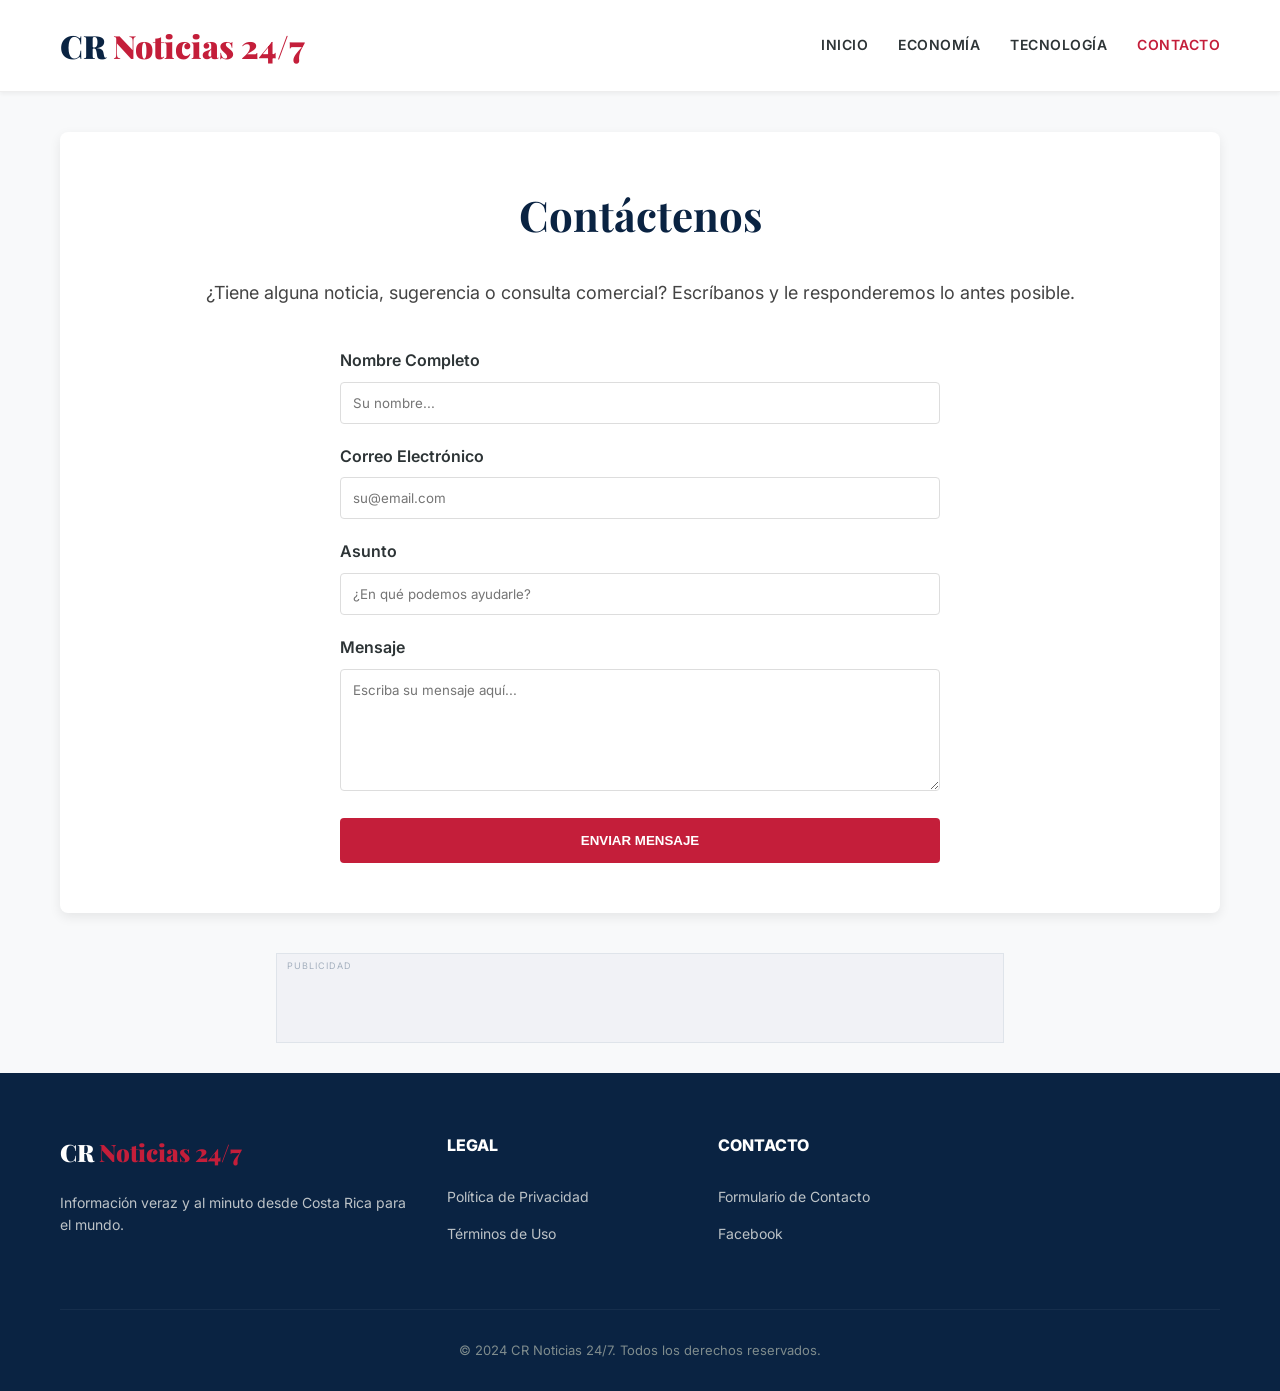
==== contacto.html @ db307a04 "Full restructuring for AdSense approval: premium design, 5 original articles, mandatory pages (priva" ====
<!DOCTYPE html>
<html lang="es">
<head>
    <meta charset="UTF-8">
    <meta name="viewport" content="width=device-width, initial-scale=1.0">
    <title>Contacto | CR Noticias 24/7</title>
    
    <!-- Google Fonts -->
    <link rel="preconnect" href="https://fonts.googleapis.com">
    <link rel="preconnect" href="https://fonts.gstatic.com" crossorigin>
    <link href="https://fonts.googleapis.com/css2?family=Inter:wght@400;600;700;800&family=Playfair+Display:wght@700;900&display=swap" rel="stylesheet">
    
    <!-- CSS -->
    <link rel="stylesheet" href="assets/css/style.css">

    <!-- Google AdSense -->
    <script async src="https://pagead2.googlesyndication.com/pagead/js/adsbygoogle.js?client=ca-pub-3859560490589198"
     crossorigin="anonymous"></script>

    <style>
        .contact-form {
            max-width: 600px;
            margin: 0 auto;
        }
        .form-group {
            margin-bottom: 20px;
        }
        .form-group label {
            display: block;
            margin-bottom: 8px;
            font-weight: 600;
        }
        .form-group input, .form-group textarea {
            width: 100%;
            padding: 12px;
            border: 1px solid #ddd;
            border-radius: 4px;
            font-family: inherit;
        }
        .submit-btn {
            background: var(--primary);
            color: white;
            border: none;
            padding: 15px 30px;
            border-radius: 4px;
            font-weight: 700;
            cursor: pointer;
            width: 100%;
            text-transform: uppercase;
        }
    </style>
</head>
<body>

    <header>
        <div class="container header-main">
            <a href="index.html" class="logo">CR <span>Noticias 24/7</span></a>
            <nav class="nav-menu">
                <a href="index.html" class="nav-link">Inicio</a>
                <a href="#" class="nav-link">Economía</a>
                <a href="#" class="nav-link">Tecnología</a>
                <a href="contacto.html" class="nav-link active">Contacto</a>
            </nav>
        </div>
    </header>

    <main class="container">
        <div class="page-content">
            <h1 style="text-align: center;">Contáctenos</h1>
            <p style="text-align: center; margin-bottom: 40px;">¿Tiene alguna noticia, sugerencia o consulta comercial? Escríbanos y le responderemos lo antes posible.</p>
            
            <form class="contact-form">
                <div class="form-group">
                    <label for="name">Nombre Completo</label>
                    <input type="text" id="name" placeholder="Su nombre...">
                </div>
                <div class="form-group">
                    <label for="email">Correo Electrónico</label>
                    <input type="email" id="email" placeholder="su@email.com">
                </div>
                <div class="form-group">
                    <label for="subject">Asunto</label>
                    <input type="text" id="subject" placeholder="¿En qué podemos ayudarle?">
                </div>
                <div class="form-group">
                    <label for="message">Mensaje</label>
                    <textarea id="message" rows="6" placeholder="Escriba su mensaje aquí..."></textarea>
                </div>
                <button type="submit" class="submit-btn" onclick="event.preventDefault(); alert('Gracias por contactarnos. Responderemos pronto.');">Enviar Mensaje</button>
            </form>
        </div>

        <div class="ad-wrapper ad-leaderboard">
            <!-- Espacio para Anuncio Horizontal -->
        </div>
    </main>

    <footer>
        <div class="container">
            <div class="footer-grid">
                <div>
                    <div class="logo" style="color: white; font-size: 24px; margin-bottom: 20px;">CR <span style="color: #c41e3a;">Noticias 24/7</span></div>
                    <p style="color: #bdc3c7; font-size: 14px;">Información veraz y al minuto desde Costa Rica para el mundo.</p>
                </div>
                <div>
                    <h4 class="footer-title">Legal</h4>
                    <ul class="footer-links">
                        <li><a href="privacy.html">Política de Privacidad</a></li>
                        <li><a href="#">Términos de Uso</a></li>
                    </ul>
                </div>
                <div>
                    <h4 class="footer-title">Contacto</h4>
                    <ul class="footer-links">
                        <li><a href="contacto.html">Formulario de Contacto</a></li>
                        <li><a href="https://www.facebook.com/profile.php?id=61589197520816">Facebook</a></li>
                    </ul>
                </div>
            </div>
            <div class="footer-bottom">
                &copy; 2024 CR Noticias 24/7. Todos los derechos reservados.
            </div>
        </div>
    </footer>

</body>
</html>
---- assets/css/style.css ----
/*
 * CR Noticias 24/7 - Professional Digital Magazine Theme
 * Optimized for AdSense and Premium UX
 */

:root {
    --primary: #c41e3a; /* Deep Red */
    --secondary: #0a2342; /* Midnight Blue */
    --accent: #f4d03f; /* Gold Accent */
    --bg-light: #f8f9fa;
    --text-main: #2d3436;
    --text-muted: #636e72;
    --white: #ffffff;
    --shadow-sm: 0 2px 4px rgba(0,0,0,0.05);
    --shadow-md: 0 4px 12px rgba(0,0,0,0.08);
    --shadow-lg: 0 10px 30px rgba(0,0,0,0.1);
    --radius: 8px;
    --font-serif: 'Playfair Display', serif;
    --font-sans: 'Inter', sans-serif;
}

* {
    margin: 0;
    padding: 0;
    box-sizing: border-box;
}

body {
    font-family: var(--font-sans);
    background-color: var(--bg-light);
    color: var(--text-main);
    line-height: 1.6;
    overflow-x: hidden;
}

a {
    text-decoration: none;
    color: inherit;
    transition: all 0.3s ease;
}

ul {
    list-style: none;
}

img {
    max-width: 100%;
    height: auto;
    display: block;
}

.container {
    max-width: 1200px;
    margin: 0 auto;
    padding: 0 20px;
}

/* --- AD PLACEHOLDERS --- */
.ad-wrapper {
    background: #f1f2f6;
    border: 1px solid #dfe4ea;
    display: flex;
    align-items: center;
    justify-content: center;
    text-align: center;
    color: #a4b0be;
    font-size: 11px;
    text-transform: uppercase;
    letter-spacing: 1px;
    margin: 30px auto;
    overflow: hidden;
    position: relative;
}

.ad-wrapper::before {
    content: 'Publicidad';
    position: absolute;
    top: 5px;
    left: 10px;
    font-size: 9px;
}

.ad-billboard { width: 100%; height: 250px; max-width: 970px; }
.ad-leaderboard { width: 100%; height: 90px; max-width: 728px; }
.ad-rectangle { width: 300px; height: 250px; margin: 20px auto; }
.ad-vertical { width: 300px; height: 600px; }

/* --- HEADER --- */
.top-bar {
    background: var(--secondary);
    color: var(--white);
    padding: 8px 0;
    font-size: 12px;
}

.top-bar .container {
    display: flex;
    justify-content: space-between;
    align-items: center;
}

header {
    background: var(--white);
    padding: 20px 0;
    border-bottom: 1px solid #eee;
    position: sticky;
    top: 0;
    z-index: 1000;
    box-shadow: var(--shadow-sm);
}

.header-main {
    display: flex;
    justify-content: space-between;
    align-items: center;
}

.logo {
    font-family: var(--font-serif);
    font-size: 32px;
    font-weight: 900;
    color: var(--secondary);
}

.logo span {
    color: var(--primary);
}

.nav-menu {
    display: flex;
    gap: 30px;
}

.nav-link {
    font-weight: 600;
    text-transform: uppercase;
    font-size: 14px;
    letter-spacing: 0.5px;
}

.nav-link:hover, .nav-link.active {
    color: var(--primary);
}

.mobile-toggle {
    display: none;
    font-size: 24px;
    cursor: pointer;
}

/* --- HERO SECTION --- */
.hero-grid {
    display: grid;
    grid-template-columns: 2fr 1fr;
    gap: 20px;
    margin: 30px 0;
}

.hero-card {
    position: relative;
    border-radius: var(--radius);
    overflow: hidden;
    height: 500px;
    color: var(--white);
}

.hero-card img {
    width: 100%;
    height: 100%;
    object-fit: cover;
    transition: transform 0.5s ease;
}

.hero-card:hover img {
    transform: scale(1.03);
}

.hero-content {
    position: absolute;
    bottom: 0;
    left: 0;
    right: 0;
    padding: 40px;
    background: linear-gradient(transparent, rgba(0,0,0,0.85));
}

.tag {
    background: var(--primary);
    padding: 4px 12px;
    font-size: 11px;
    font-weight: 700;
    text-transform: uppercase;
    border-radius: 2px;
    margin-bottom: 15px;
    display: inline-block;
}

.hero-card h1 {
    font-family: var(--font-serif);
    font-size: 36px;
    line-height: 1.1;
    margin-bottom: 15px;
}

.hero-side-list {
    display: flex;
    flex-direction: column;
    gap: 15px;
}

.side-card {
    display: flex;
    gap: 15px;
    background: var(--white);
    padding: 10px;
    border-radius: var(--radius);
    box-shadow: var(--shadow-sm);
}

.side-card img {
    width: 100px;
    height: 80px;
    object-fit: cover;
    border-radius: 4px;
}

.side-card-content h3 {
    font-size: 15px;
    font-weight: 700;
    line-height: 1.3;
}

/* --- MAIN CONTENT --- */
.main-layout {
    display: grid;
    grid-template-columns: 1fr 320px;
    gap: 40px;
    margin-bottom: 50px;
}

.section-head {
    display: flex;
    justify-content: space-between;
    align-items: center;
    border-bottom: 2px solid var(--secondary);
    padding-bottom: 10px;
    margin-bottom: 30px;
}

.section-head h2 {
    font-family: var(--font-serif);
    text-transform: uppercase;
    font-size: 22px;
    letter-spacing: 1px;
}

.news-grid {
    display: grid;
    grid-template-columns: repeat(auto-fill, minmax(300px, 1fr));
    gap: 30px;
}

.article-card {
    background: var(--white);
    border-radius: var(--radius);
    overflow: hidden;
    box-shadow: var(--shadow-sm);
    transition: var(--shadow-md);
}

.article-card:hover {
    box-shadow: var(--shadow-lg);
    transform: translateY(-5px);
}

.article-img {
    height: 200px;
    overflow: hidden;
}

.article-img img {
    width: 100%;
    height: 100%;
    object-fit: cover;
}

.article-body {
    padding: 20px;
}

.article-body .tag {
    background: rgba(196, 30, 58, 0.1);
    color: var(--primary);
}

.article-title {
    font-family: var(--font-serif);
    font-size: 20px;
    font-weight: 800;
    margin: 10px 0;
    line-height: 1.3;
}

.article-excerpt {
    font-size: 14px;
    color: var(--text-muted);
    margin-bottom: 20px;
}

/* --- SIDEBAR --- */
.sidebar-box {
    background: var(--white);
    padding: 25px;
    border-radius: var(--radius);
    box-shadow: var(--shadow-sm);
    margin-bottom: 30px;
}

.sidebar-title {
    font-size: 16px;
    font-weight: 800;
    text-transform: uppercase;
    border-left: 4px solid var(--primary);
    padding-left: 15px;
    margin-bottom: 20px;
}

.popular-item {
    display: flex;
    gap: 15px;
    padding: 12px 0;
    border-bottom: 1px solid #f1f1f1;
}

.popular-item:last-child { border: none; }

.popular-num {
    font-size: 24px;
    font-weight: 900;
    color: #eee;
    min-width: 30px;
}

.popular-text {
    font-size: 14px;
    font-weight: 700;
}

/* --- PAGES --- */
.page-content {
    background: var(--white);
    padding: 50px;
    border-radius: var(--radius);
    box-shadow: var(--shadow-md);
    margin: 40px 0;
}

.page-content h1 {
    font-family: var(--font-serif);
    font-size: 42px;
    margin-bottom: 30px;
    color: var(--secondary);
}

.page-content p {
    margin-bottom: 20px;
    font-size: 18px;
    color: #444;
}

/* --- FOOTER --- */
footer {
    background: var(--secondary);
    color: var(--white);
    padding: 60px 0 30px;
}

.footer-grid {
    display: grid;
    grid-template-columns: 1.5fr 1fr 1fr 1fr;
    gap: 40px;
    margin-bottom: 50px;
}

.footer-title {
    font-size: 16px;
    font-weight: 800;
    text-transform: uppercase;
    margin-bottom: 25px;
}

.footer-links li {
    margin-bottom: 12px;
}

.footer-links a {
    color: #bdc3c7;
    font-size: 14px;
}

.footer-links a:hover {
    color: var(--white);
}

.footer-bottom {
    border-top: 1px solid rgba(255,255,255,0.05);
    padding-top: 30px;
    text-align: center;
    font-size: 13px;
    color: #7f8c8d;
}

/* --- RESPONSIVE --- */
@media (max-width: 992px) {
    .hero-grid, .main-layout {
        grid-template-columns: 1fr;
    }
    .hero-card { height: 400px; }
    .footer-grid { grid-template-columns: 1fr 1fr; }
}

@media (max-width: 768px) {
    .nav-menu { display: none; }
    .mobile-toggle { display: block; }
    .hero-card h1 { font-size: 28px; }
    .footer-grid { grid-template-columns: 1fr; }
    .page-content { padding: 30px 20px; }
}
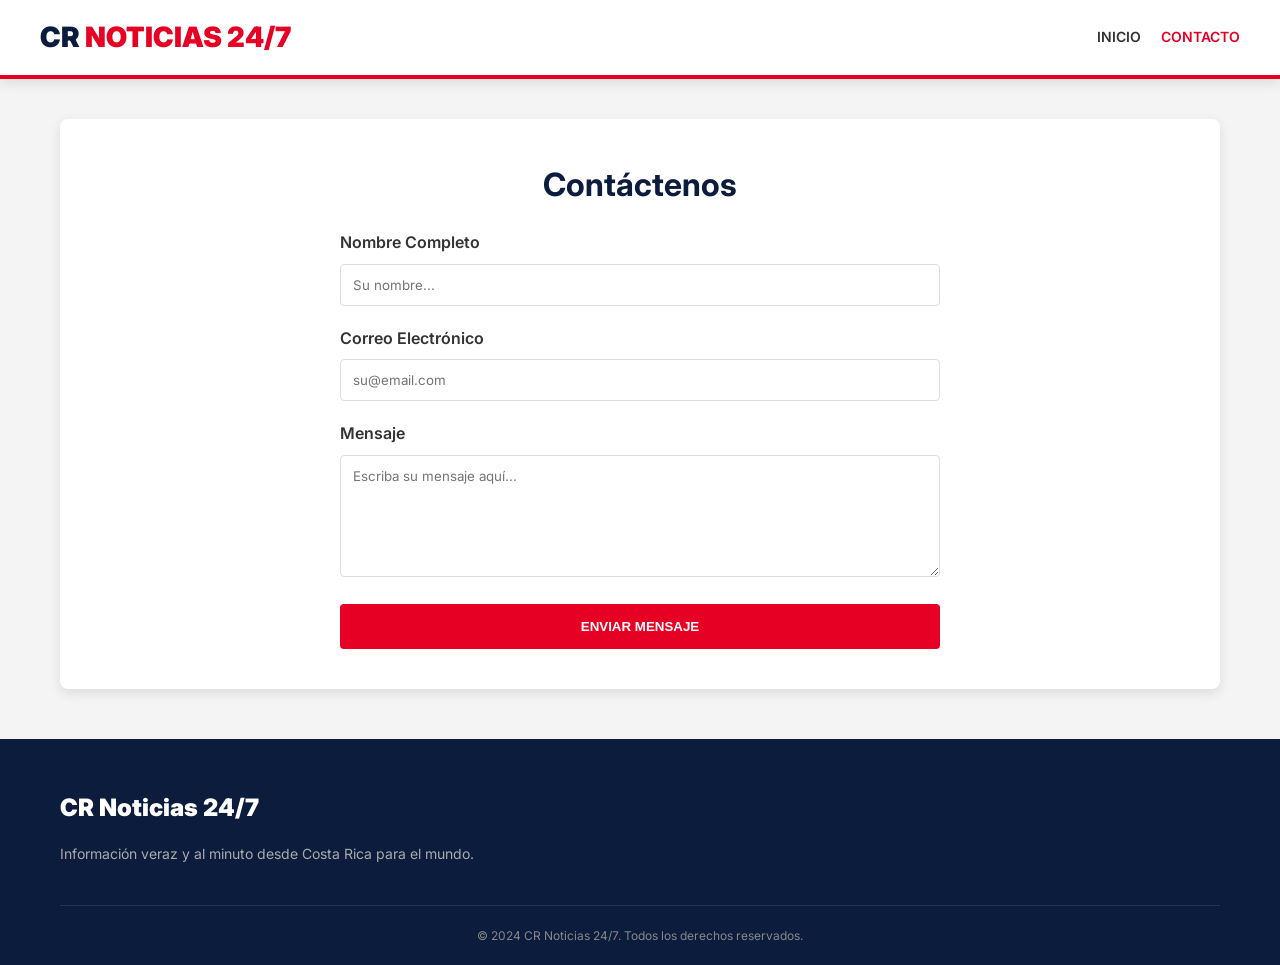
==== commit 78ad6133: "Restore original design style (V1) while keeping new content and structure" ====
--- a/contacto.html
+++ b/contacto.html
@@ -4,61 +4,26 @@
     <meta charset="UTF-8">
     <meta name="viewport" content="width=device-width, initial-scale=1.0">
     <title>Contacto | CR Noticias 24/7</title>
-    
-    <!-- Google Fonts -->
     <link rel="preconnect" href="https://fonts.googleapis.com">
     <link rel="preconnect" href="https://fonts.gstatic.com" crossorigin>
-    <link href="https://fonts.googleapis.com/css2?family=Inter:wght@400;600;700;800&family=Playfair+Display:wght@700;900&display=swap" rel="stylesheet">
-    
-    <!-- CSS -->
+    <link href="https://fonts.googleapis.com/css2?family=Inter:wght@400;600;700;800&display=swap" rel="stylesheet">
     <link rel="stylesheet" href="assets/css/style.css">
-
-    <!-- Google AdSense -->
-    <script async src="https://pagead2.googlesyndication.com/pagead/js/adsbygoogle.js?client=ca-pub-3859560490589198"
-     crossorigin="anonymous"></script>
-
+    <script async src="https://pagead2.googlesyndication.com/pagead/js/adsbygoogle.js?client=ca-pub-3859560490589198" crossorigin="anonymous"></script>
     <style>
-        .contact-form {
-            max-width: 600px;
-            margin: 0 auto;
-        }
-        .form-group {
-            margin-bottom: 20px;
-        }
-        .form-group label {
-            display: block;
-            margin-bottom: 8px;
-            font-weight: 600;
-        }
-        .form-group input, .form-group textarea {
-            width: 100%;
-            padding: 12px;
-            border: 1px solid #ddd;
-            border-radius: 4px;
-            font-family: inherit;
-        }
-        .submit-btn {
-            background: var(--primary);
-            color: white;
-            border: none;
-            padding: 15px 30px;
-            border-radius: 4px;
-            font-weight: 700;
-            cursor: pointer;
-            width: 100%;
-            text-transform: uppercase;
-        }
+        .contact-form { max-width: 600px; margin: 0 auto; }
+        .form-group { margin-bottom: 20px; }
+        .form-group label { display: block; margin-bottom: 8px; font-weight: 600; }
+        .form-group input, .form-group textarea { width: 100%; padding: 12px; border: 1px solid #ddd; border-radius: 4px; font-family: inherit; }
+        .submit-btn { background: var(--primary-red); color: white; border: none; padding: 15px 30px; border-radius: 4px; font-weight: 700; cursor: pointer; width: 100%; text-transform: uppercase; }
     </style>
 </head>
 <body>
 
     <header>
-        <div class="container header-main">
+        <div class="container header-top">
             <a href="index.html" class="logo">CR <span>Noticias 24/7</span></a>
             <nav class="nav-menu">
                 <a href="index.html" class="nav-link">Inicio</a>
-                <a href="#" class="nav-link">Economía</a>
-                <a href="#" class="nav-link">Tecnología</a>
                 <a href="contacto.html" class="nav-link active">Contacto</a>
             </nav>
         </div>
@@ -67,8 +32,6 @@
     <main class="container">
         <div class="page-content">
             <h1 style="text-align: center;">Contáctenos</h1>
-            <p style="text-align: center; margin-bottom: 40px;">¿Tiene alguna noticia, sugerencia o consulta comercial? Escríbanos y le responderemos lo antes posible.</p>
-            
             <form class="contact-form">
                 <div class="form-group">
                     <label for="name">Nombre Completo</label>
@@ -79,19 +42,11 @@
                     <input type="email" id="email" placeholder="su@email.com">
                 </div>
                 <div class="form-group">
-                    <label for="subject">Asunto</label>
-                    <input type="text" id="subject" placeholder="¿En qué podemos ayudarle?">
-                </div>
-                <div class="form-group">
                     <label for="message">Mensaje</label>
                     <textarea id="message" rows="6" placeholder="Escriba su mensaje aquí..."></textarea>
                 </div>
                 <button type="submit" class="submit-btn" onclick="event.preventDefault(); alert('Gracias por contactarnos. Responderemos pronto.');">Enviar Mensaje</button>
             </form>
-        </div>
-
-        <div class="ad-wrapper ad-leaderboard">
-            <!-- Espacio para Anuncio Horizontal -->
         </div>
     </main>
 
@@ -99,22 +54,8 @@
         <div class="container">
             <div class="footer-grid">
                 <div>
-                    <div class="logo" style="color: white; font-size: 24px; margin-bottom: 20px;">CR <span style="color: #c41e3a;">Noticias 24/7</span></div>
-                    <p style="color: #bdc3c7; font-size: 14px;">Información veraz y al minuto desde Costa Rica para el mundo.</p>
-                </div>
-                <div>
-                    <h4 class="footer-title">Legal</h4>
-                    <ul class="footer-links">
-                        <li><a href="privacy.html">Política de Privacidad</a></li>
-                        <li><a href="#">Términos de Uso</a></li>
-                    </ul>
-                </div>
-                <div>
-                    <h4 class="footer-title">Contacto</h4>
-                    <ul class="footer-links">
-                        <li><a href="contacto.html">Formulario de Contacto</a></li>
-                        <li><a href="https://www.facebook.com/profile.php?id=61589197520816">Facebook</a></li>
-                    </ul>
+                    <div class="footer-logo">CR <span>Noticias 24/7</span></div>
+                    <p class="footer-text">Información veraz y al minuto desde Costa Rica para el mundo.</p>
                 </div>
             </div>
             <div class="footer-bottom">
--- a/assets/css/style.css
+++ b/assets/css/style.css
@@ -1,22 +1,17 @@
 /*
- * CR Noticias 24/7 - Professional Digital Magazine Theme
- * Optimized for AdSense and Premium UX
+ * CR Noticias 24/7 - Estilo Profesional para Portal de Noticias (V1 - Restaurado)
+ * Colores: Rojo (#e60023), Azul Oscuro (#0b1c3d), Blanco
  */
 
 :root {
-    --primary: #c41e3a; /* Deep Red */
-    --secondary: #0a2342; /* Midnight Blue */
-    --accent: #f4d03f; /* Gold Accent */
-    --bg-light: #f8f9fa;
-    --text-main: #2d3436;
-    --text-muted: #636e72;
+    --primary-red: #e60023;
+    --dark-blue: #0b1c3d;
+    --light-gray: #f4f4f4;
+    --text-dark: #333333;
+    --text-muted: #666666;
     --white: #ffffff;
-    --shadow-sm: 0 2px 4px rgba(0,0,0,0.05);
-    --shadow-md: 0 4px 12px rgba(0,0,0,0.08);
-    --shadow-lg: 0 10px 30px rgba(0,0,0,0.1);
-    --radius: 8px;
-    --font-serif: 'Playfair Display', serif;
-    --font-sans: 'Inter', sans-serif;
+    --shadow: 0 4px 12px rgba(0, 0, 0, 0.1);
+    --transition: all 0.3s ease;
 }
 
 * {
@@ -26,17 +21,17 @@
 }
 
 body {
-    font-family: var(--font-sans);
-    background-color: var(--bg-light);
-    color: var(--text-main);
+    font-family: 'Inter', -apple-system, BlinkMacSystemFont, 'Segoe UI', Roboto, Oxygen, Ubuntu, Cantarell, sans-serif;
     line-height: 1.6;
+    color: var(--text-dark);
+    background-color: var(--light-gray);
     overflow-x: hidden;
 }
 
 a {
     text-decoration: none;
     color: inherit;
-    transition: all 0.3s ease;
+    transition: var(--transition);
 }
 
 ul {
@@ -45,7 +40,6 @@
 
 img {
     max-width: 100%;
-    height: auto;
     display: block;
 }
 
@@ -55,151 +49,126 @@
     padding: 0 20px;
 }
 
-/* --- AD PLACEHOLDERS --- */
+/* --- AD SPACES / WRAPPERS --- */
 .ad-wrapper {
-    background: #f1f2f6;
-    border: 1px solid #dfe4ea;
+    background: #ebebeb;
+    border: 1px dashed #ccc;
     display: flex;
     align-items: center;
     justify-content: center;
     text-align: center;
-    color: #a4b0be;
-    font-size: 11px;
-    text-transform: uppercase;
-    letter-spacing: 1px;
-    margin: 30px auto;
-    overflow: hidden;
-    position: relative;
-}
-
-.ad-wrapper::before {
-    content: 'Publicidad';
-    position: absolute;
-    top: 5px;
-    left: 10px;
-    font-size: 9px;
-}
-
-.ad-billboard { width: 100%; height: 250px; max-width: 970px; }
+    color: #999;
+    font-size: 12px;
+    text-transform: uppercase;
+    margin: 20px auto;
+}
+
 .ad-leaderboard { width: 100%; height: 90px; max-width: 728px; }
-.ad-rectangle { width: 300px; height: 250px; margin: 20px auto; }
+.ad-sidebar { width: 100%; height: 250px; }
 .ad-vertical { width: 300px; height: 600px; }
+.ad-rectangle { width: 300px; height: 250px; }
 
 /* --- HEADER --- */
 .top-bar {
-    background: var(--secondary);
-    color: var(--white);
-    padding: 8px 0;
+    background: var(--dark-blue);
+    color: white;
+    padding: 5px 0;
     font-size: 12px;
 }
 
 .top-bar .container {
     display: flex;
     justify-content: space-between;
-    align-items: center;
 }
 
 header {
     background: var(--white);
-    padding: 20px 0;
-    border-bottom: 1px solid #eee;
+    border-bottom: 4px solid var(--primary-red);
     position: sticky;
     top: 0;
     z-index: 1000;
-    box-shadow: var(--shadow-sm);
-}
-
-.header-main {
+    box-shadow: var(--shadow);
+}
+
+.header-top {
     display: flex;
     justify-content: space-between;
     align-items: center;
+    padding: 15px 0;
 }
 
 .logo {
-    font-family: var(--font-serif);
-    font-size: 32px;
+    font-size: 28px;
     font-weight: 900;
-    color: var(--secondary);
+    color: var(--dark-blue);
+    text-transform: uppercase;
 }
 
 .logo span {
-    color: var(--primary);
+    color: var(--primary-red);
 }
 
 .nav-menu {
     display: flex;
-    gap: 30px;
+    gap: 20px;
 }
 
 .nav-link {
+    font-size: 14px;
     font-weight: 600;
     text-transform: uppercase;
-    font-size: 14px;
-    letter-spacing: 0.5px;
 }
 
 .nav-link:hover, .nav-link.active {
-    color: var(--primary);
-}
-
-.mobile-toggle {
-    display: none;
-    font-size: 24px;
-    cursor: pointer;
+    color: var(--primary-red);
 }
 
 /* --- HERO SECTION --- */
-.hero-grid {
+.hero {
+    margin-top: 20px;
     display: grid;
     grid-template-columns: 2fr 1fr;
     gap: 20px;
-    margin: 30px 0;
-}
-
-.hero-card {
+}
+
+.hero-main {
     position: relative;
-    border-radius: var(--radius);
+    height: 450px;
+    border-radius: 8px;
     overflow: hidden;
-    height: 500px;
-    color: var(--white);
-}
-
-.hero-card img {
+    color: white;
+}
+
+.hero-main img {
     width: 100%;
     height: 100%;
     object-fit: cover;
-    transition: transform 0.5s ease;
-}
-
-.hero-card:hover img {
-    transform: scale(1.03);
-}
-
-.hero-content {
+}
+
+.hero-overlay {
     position: absolute;
     bottom: 0;
     left: 0;
     right: 0;
-    padding: 40px;
-    background: linear-gradient(transparent, rgba(0,0,0,0.85));
-}
-
-.tag {
-    background: var(--primary);
-    padding: 4px 12px;
+    padding: 40px 20px 20px;
+    background: linear-gradient(transparent, rgba(0,0,0,0.9));
+}
+
+.category-tag {
+    background: var(--primary-red);
+    padding: 4px 10px;
     font-size: 11px;
-    font-weight: 700;
-    text-transform: uppercase;
-    border-radius: 2px;
-    margin-bottom: 15px;
+    font-weight: bold;
+    text-transform: uppercase;
+    margin-bottom: 10px;
     display: inline-block;
 }
 
-.hero-card h1 {
-    font-family: var(--font-serif);
-    font-size: 36px;
-    line-height: 1.1;
-    margin-bottom: 15px;
+.hero-title {
+    font-size: 32px;
+    font-weight: 800;
+    margin-bottom: 10px;
+    line-height: 1.2;
 }
 
 .hero-side-list {
@@ -211,10 +180,10 @@
 .side-card {
     display: flex;
     gap: 15px;
-    background: var(--white);
+    background: white;
     padding: 10px;
-    border-radius: var(--radius);
-    box-shadow: var(--shadow-sm);
+    border-radius: 8px;
+    box-shadow: 0 2px 5px rgba(0,0,0,0.05);
 }
 
 .side-card img {
@@ -225,204 +194,187 @@
 }
 
 .side-card-content h3 {
-    font-size: 15px;
+    font-size: 14px;
     font-weight: 700;
-    line-height: 1.3;
-}
-
-/* --- MAIN CONTENT --- */
-.main-layout {
+}
+
+/* --- MAIN CONTENT LAYOUT --- */
+.main-wrapper {
     display: grid;
-    grid-template-columns: 1fr 320px;
-    gap: 40px;
-    margin-bottom: 50px;
-}
-
-.section-head {
-    display: flex;
-    justify-content: space-between;
-    align-items: center;
-    border-bottom: 2px solid var(--secondary);
-    padding-bottom: 10px;
-    margin-bottom: 30px;
-}
-
-.section-head h2 {
-    font-family: var(--font-serif);
-    text-transform: uppercase;
-    font-size: 22px;
-    letter-spacing: 1px;
+    grid-template-columns: 1fr 300px;
+    gap: 30px;
+    margin-top: 30px;
+}
+
+/* --- NEWS GRID --- */
+.section-title {
+    font-size: 20px;
+    border-left: 5px solid var(--primary-red);
+    padding-left: 15px;
+    margin-bottom: 20px;
+    color: var(--dark-blue);
+    text-transform: uppercase;
+    font-weight: 800;
 }
 
 .news-grid {
     display: grid;
-    grid-template-columns: repeat(auto-fill, minmax(300px, 1fr));
-    gap: 30px;
-}
-
-.article-card {
+    grid-template-columns: repeat(auto-fill, minmax(280px, 1fr));
+    gap: 20px;
+}
+
+.news-card {
     background: var(--white);
-    border-radius: var(--radius);
+    border-radius: 5px;
     overflow: hidden;
-    box-shadow: var(--shadow-sm);
-    transition: var(--shadow-md);
-}
-
-.article-card:hover {
-    box-shadow: var(--shadow-lg);
+    box-shadow: 0 2px 5px rgba(0,0,0,0.05);
+    transition: var(--transition);
+}
+
+.news-card:hover {
     transform: translateY(-5px);
-}
-
-.article-img {
-    height: 200px;
+    box-shadow: var(--shadow);
+}
+
+.card-img {
+    height: 180px;
     overflow: hidden;
 }
 
-.article-img img {
+.card-img img {
     width: 100%;
     height: 100%;
     object-fit: cover;
-}
-
-.article-body {
+    transition: var(--transition);
+}
+
+.news-card:hover .card-img img {
+    transform: scale(1.05);
+}
+
+.card-content {
+    padding: 15px;
+}
+
+.card-title {
+    font-size: 18px;
+    font-weight: 700;
+    margin-bottom: 10px;
+    line-height: 1.3;
+    color: var(--dark-blue);
+}
+
+.card-excerpt {
+    font-size: 14px;
+    color: var(--text-muted);
+    margin-bottom: 15px;
+    display: -webkit-box;
+    -webkit-line-clamp: 3;
+    -webkit-box-orient: vertical;
+    overflow: hidden;
+}
+
+.btn-more {
+    color: var(--primary-red);
+    font-weight: bold;
+    font-size: 13px;
+    text-transform: uppercase;
+}
+
+/* --- SIDEBAR --- */
+aside section {
+    background: var(--white);
     padding: 20px;
-}
-
-.article-body .tag {
-    background: rgba(196, 30, 58, 0.1);
-    color: var(--primary);
-}
-
-.article-title {
-    font-family: var(--font-serif);
-    font-size: 20px;
-    font-weight: 800;
-    margin: 10px 0;
-    line-height: 1.3;
-}
-
-.article-excerpt {
-    font-size: 14px;
-    color: var(--text-muted);
-    margin-bottom: 20px;
-}
-
-/* --- SIDEBAR --- */
-.sidebar-box {
-    background: var(--white);
-    padding: 25px;
-    border-radius: var(--radius);
-    box-shadow: var(--shadow-sm);
-    margin-bottom: 30px;
-}
-
-.sidebar-title {
-    font-size: 16px;
-    font-weight: 800;
-    text-transform: uppercase;
-    border-left: 4px solid var(--primary);
-    padding-left: 15px;
-    margin-bottom: 20px;
+    margin-bottom: 25px;
+    border-radius: 5px;
 }
 
 .popular-item {
     display: flex;
-    gap: 15px;
-    padding: 12px 0;
-    border-bottom: 1px solid #f1f1f1;
-}
-
-.popular-item:last-child { border: none; }
+    gap: 10px;
+    margin-bottom: 15px;
+}
 
 .popular-num {
     font-size: 24px;
     font-weight: 900;
     color: #eee;
-    min-width: 30px;
 }
 
 .popular-text {
     font-size: 14px;
-    font-weight: 700;
-}
-
-/* --- PAGES --- */
+    font-weight: 600;
+}
+
+/* --- PAGE CONTENT --- */
 .page-content {
-    background: var(--white);
-    padding: 50px;
-    border-radius: var(--radius);
-    box-shadow: var(--shadow-md);
+    background: white;
+    padding: 40px;
+    border-radius: 8px;
     margin: 40px 0;
+    box-shadow: var(--shadow);
 }
 
 .page-content h1 {
-    font-family: var(--font-serif);
-    font-size: 42px;
-    margin-bottom: 30px;
-    color: var(--secondary);
-}
-
-.page-content p {
+    font-size: 32px;
     margin-bottom: 20px;
-    font-size: 18px;
-    color: #444;
+    color: var(--dark-blue);
 }
 
 /* --- FOOTER --- */
 footer {
-    background: var(--secondary);
-    color: var(--white);
-    padding: 60px 0 30px;
+    background: var(--dark-blue);
+    color: white;
+    padding: 50px 0 20px;
+    margin-top: 50px;
 }
 
 .footer-grid {
     display: grid;
-    grid-template-columns: 1.5fr 1fr 1fr 1fr;
+    grid-template-columns: 1.5fr 1fr 1fr;
     gap: 40px;
-    margin-bottom: 50px;
+    margin-bottom: 40px;
+}
+
+.footer-logo {
+    font-size: 24px;
+    font-weight: 900;
+    margin-bottom: 15px;
+}
+
+.footer-text {
+    font-size: 14px;
+    color: #aaa;
 }
 
 .footer-title {
-    font-size: 16px;
-    font-weight: 800;
-    text-transform: uppercase;
-    margin-bottom: 25px;
-}
-
-.footer-links li {
-    margin-bottom: 12px;
+    font-size: 18px;
+    font-weight: bold;
+    margin-bottom: 20px;
+    position: relative;
 }
 
 .footer-links a {
-    color: #bdc3c7;
-    font-size: 14px;
+    font-size: 14px;
+    color: #aaa;
 }
 
 .footer-links a:hover {
-    color: var(--white);
+    color: white;
 }
 
 .footer-bottom {
-    border-top: 1px solid rgba(255,255,255,0.05);
-    padding-top: 30px;
+    border-top: 1px solid rgba(255,255,255,0.1);
+    padding-top: 20px;
     text-align: center;
-    font-size: 13px;
-    color: #7f8c8d;
-}
-
-/* --- RESPONSIVE --- */
-@media (max-width: 992px) {
-    .hero-grid, .main-layout {
-        grid-template-columns: 1fr;
-    }
-    .hero-card { height: 400px; }
-    .footer-grid { grid-template-columns: 1fr 1fr; }
-}
-
+    font-size: 12px;
+    color: #888;
+}
+
+/* --- MOBILE --- */
 @media (max-width: 768px) {
     .nav-menu { display: none; }
-    .mobile-toggle { display: block; }
-    .hero-card h1 { font-size: 28px; }
+    .hero { grid-template-columns: 1fr; }
+    .main-wrapper { grid-template-columns: 1fr; }
     .footer-grid { grid-template-columns: 1fr; }
-    .page-content { padding: 30px 20px; }
-}
+}
